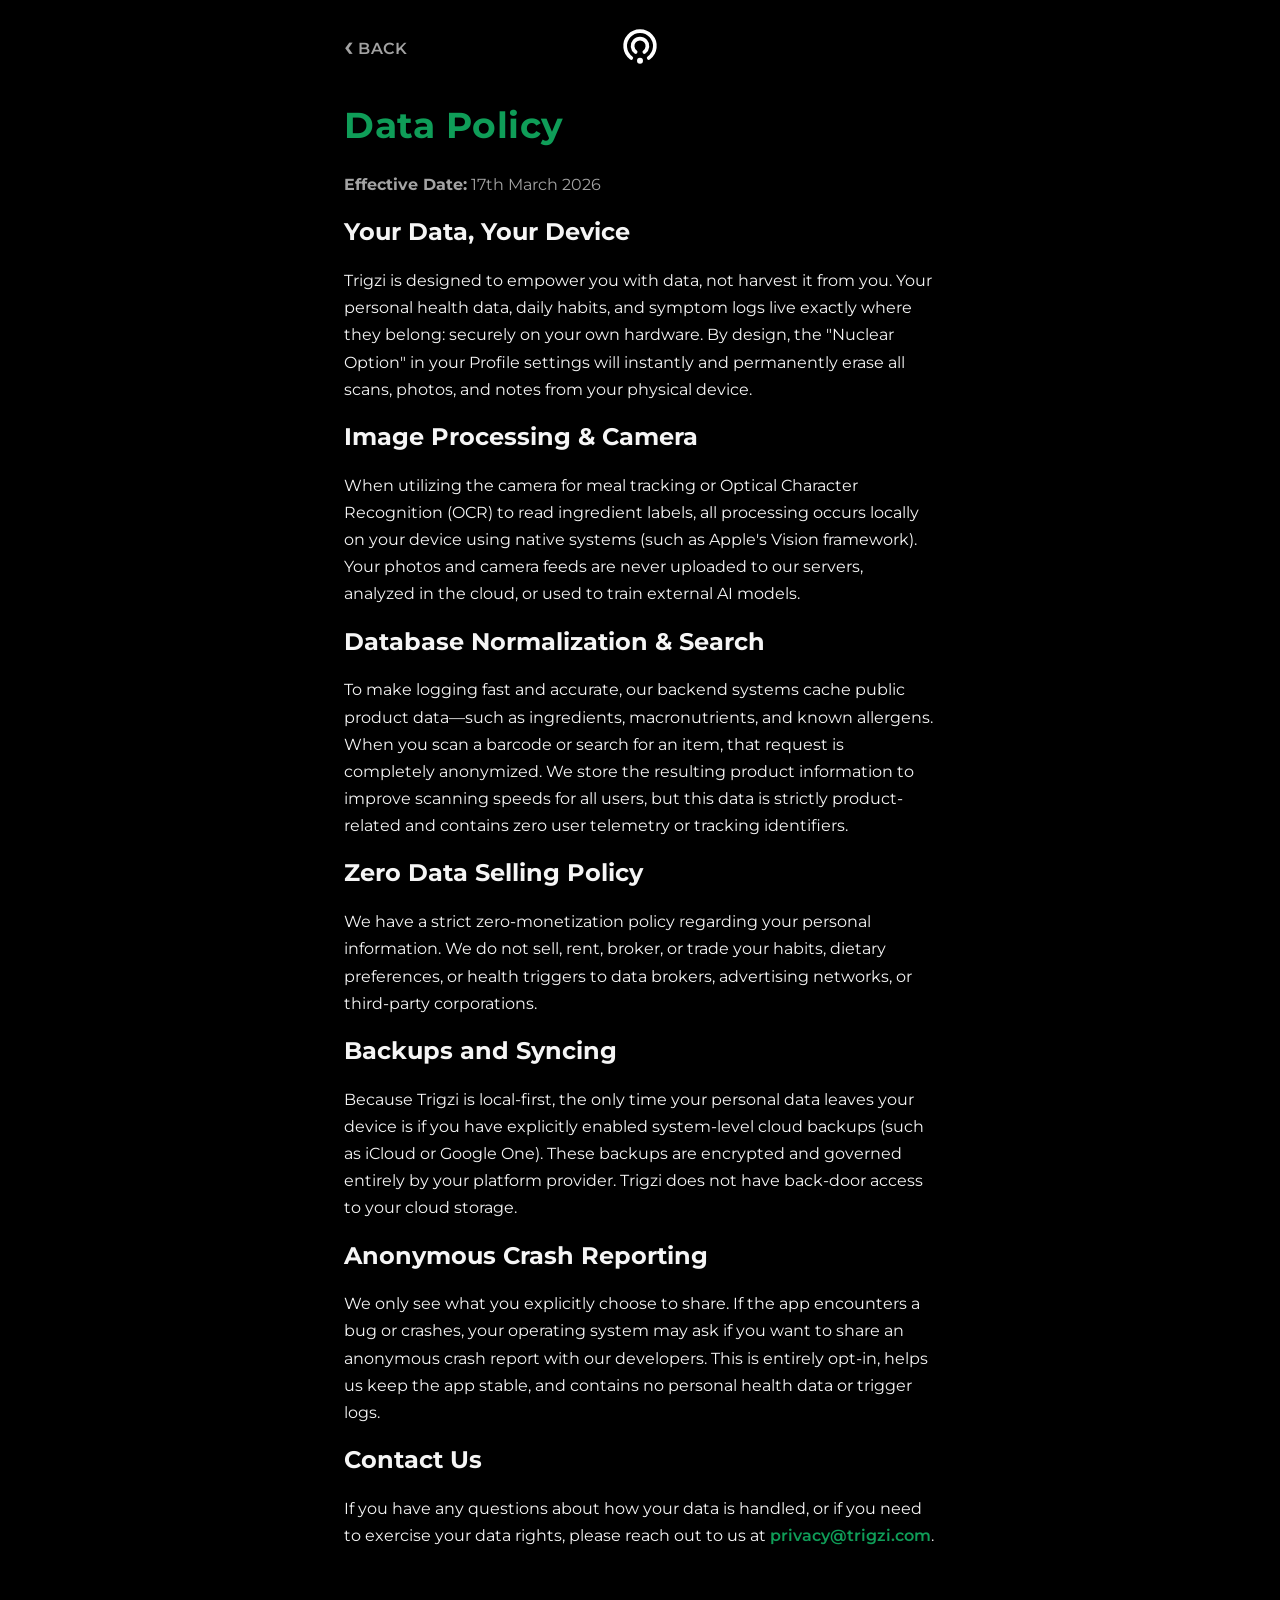
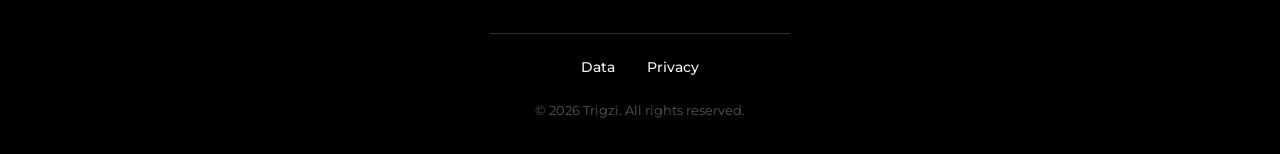
==== html/data.html @ 708df0de "website update" ====
<!DOCTYPE html>
<html lang="en">
<head>
    <meta charset="UTF-8">
    <meta name="viewport" content="width=device-width, initial-scale=1.0">
    <title>Data Policy - Trigzi</title>
    <link rel="preconnect" href="https://fonts.googleapis.com">
    <link rel="preconnect" href="https://fonts.gstatic.com" crossorigin>
    <link href="https://fonts.googleapis.com/css2?family=Montserrat:wght@400;600;700&display=swap" rel="stylesheet">
    <link rel="stylesheet" href="css/trigzi.css">
</head>
<body>
	<header class="top-nav">
        <a href="index.html" class="back-link">
            <span class="chevron">&#8249;</span> Back
        </a>
        <a href="index.html">
            <img src="images/trigzi_icon_white.svg" alt="Trigzi Logo" class="logo">
        </a>
    </header>
    <main>
        <h1 class="page-title">Data Policy</h1>
        <p style="color: var(--text-muted);"><strong>Effective Date:</strong> 17th March 2026</p>

        <h2>Your Data, Your Device</h2>
        <p>Trigzi is designed to empower you with data, not harvest it from you. Your personal health data, daily habits, and symptom logs live exactly where they belong: securely on your own hardware. By design, the "Nuclear Option" in your Profile settings will instantly and permanently erase all scans, photos, and notes from your physical device.</p>

        <h2>Image Processing & Camera</h2>
        <p>When utilizing the camera for meal tracking or Optical Character Recognition (OCR) to read ingredient labels, all processing occurs locally on your device using native systems (such as Apple's Vision framework). Your photos and camera feeds are never uploaded to our servers, analyzed in the cloud, or used to train external AI models.</p>

        <h2>Database Normalization & Search</h2>
        <p>To make logging fast and accurate, our backend systems cache public product data—such as ingredients, macronutrients, and known allergens. When you scan a barcode or search for an item, that request is completely anonymized. We store the resulting product information to improve scanning speeds for all users, but this data is strictly product-related and contains zero user telemetry or tracking identifiers.</p>

        <h2>Zero Data Selling Policy</h2>
        <p>We have a strict zero-monetization policy regarding your personal information. We do not sell, rent, broker, or trade your habits, dietary preferences, or health triggers to data brokers, advertising networks, or third-party corporations.</p>

        <h2>Backups and Syncing</h2>
        <p>Because Trigzi is local-first, the only time your personal data leaves your device is if you have explicitly enabled system-level cloud backups (such as iCloud or Google One). These backups are encrypted and governed entirely by your platform provider. Trigzi does not have back-door access to your cloud storage.</p>

        <h2>Anonymous Crash Reporting</h2>
        <p>We only see what you explicitly choose to share. If the app encounters a bug or crashes, your operating system may ask if you want to share an anonymous crash report with our developers. This is entirely opt-in, helps us keep the app stable, and contains no personal health data or trigger logs.</p>

        <h2>Contact Us</h2>
        <p>If you have any questions about how your data is handled, or if you need to exercise your data rights, please reach out to us at <a href="mailto:privacy@trigzi.com">privacy@trigzi.com</a>.</p>
    </main>

    <footer>
        <hr class="footer-divider">
        <nav>
            <a href="data.html">Data</a>
            <a href="privacy.html">Privacy</a>
        </nav>
        <p class="copyright">&copy; 2026 Trigzi. All rights reserved.</p>
    </footer>

</body>
</html>
---- html/css/trigzi.css ----
:root {
  /* Dark Mode Base Lighting */
  --bg-color: #000000;         
  --panel-bg: #181818;         
  --border-color: #2e2e2e;     
  
  /* Typography */
  --text-main: #f5f5f5;        
  --text-muted: #a3a3a3;       
  
  /* Semantic Material Palette */
  --brand-red: #EA4335;        
  --brand-yellow: #FBBC04;     
  --brand-green: #0F9D58;      
  --brand-blue: #4285F4;       
}

/* =========================================
   RESET & BASE TYPOGRAPHY
   ========================================= */
html, body {
  font-family: 'Montserrat', -apple-system, BlinkMacSystemFont, sans-serif;
  background-color: var(--bg-color);
  color: var(--text-main);
  margin: 0;
  padding: 0;
  display: flex;
  flex-direction: column;
  min-height: 100vh;
  -webkit-font-smoothing: antialiased;
  -moz-osx-font-smoothing: grayscale;
}

main {
  flex: 1;
  width: 100%;
  max-width: 640px; 
  margin: 0 auto;
  padding: 0 1.5rem 2rem;
  box-sizing: border-box;
}

h1, h2, h3 { 
  color: var(--text-main); 
  font-weight: 700;
  line-height: 1.2;
}

p { 
  line-height: 1.7; 
  margin-bottom: 1.25rem; 
  font-size: 1rem;
}

a { 
  color: var(--brand-green); 
  text-decoration: none; 
  font-weight: 600; 
  transition: color 0.2s ease, text-decoration 0.2s ease; 
}

a:hover { 
  color: var(--brand-yellow); 
  text-decoration: none; 
}

/* =========================================
   TOP NAV (Text Pages)
   ========================================= */
.top-nav {
  position: relative;
  display: flex;
  justify-content: center; 
  align-items: center;
  padding: 1.5rem 1.5rem 0;
  max-width: 640px;
  margin: 0 auto;
  width: 100%;
  box-sizing: border-box;
}

.top-nav .back-link {
  position: absolute;
  left: 1.5rem; 
  display: inline-flex;
  align-items: center;
  gap: 0.25rem; /* Tightened so the chevron sits closer to the text */
  color: var(--text-muted);
  font-size: 1rem;
  font-weight: 600;
  text-transform: uppercase;
  letter-spacing: 0.05em;
  transition: color 0.2s ease;
  margin: 0;
}

.top-nav .back-link:hover {
  color: var(--text-main);
}

.chevron {
  font-size: 1.8rem;
  line-height: 0;
  transform: translateY(-2px); /* Optical nudge to match Montserrat baseline */
}

.top-nav .logo {
  width: 44px;
  height: 44px;
}

.page-title {
  color: var(--brand-green);
  font-size: 2.25rem;
  margin: 2rem 0 1.5rem;
  letter-spacing: 0.5px;
}

/* =========================================
   HERO SECTION (Index)
   ========================================= */
.hero {
  text-align: center;
  padding: 4rem 1rem 2rem;
  display: flex;
  flex-direction: column;
  align-items: center;
  gap: 0.5rem;
}

.hero .logo {
  width: 120px;
  height: 120px;
  margin-bottom: 0.5rem;
}

.hero h1.trigzi {
  color: var(--brand-green);
  margin: 0;
  font-size: 2.25rem;
  letter-spacing: 0.5px;
}

.hero h2.tagline {
  margin: 0;
  font-size: 1.1rem;
  font-weight: 400;
  letter-spacing: 0.25px;
  color: var(--text-muted);
}

/* =========================================
   INDEX BENEFITS BOX
   ========================================= */
.benefits-container {
  max-width: 400px;
  margin-left: auto;
  margin-right: auto;
  width: 100%;
}

.benefits-box {
  background: var(--panel-bg);
  padding: 2.5rem;
  border-radius: 16px;
  border: 1px solid var(--border-color);
  box-shadow: 0 16px 40px rgba(0, 0, 0, 0.8), inset 0 1px 0 rgba(255, 255, 255, 0.05);
  margin-bottom: 2.5rem;
}

.ticks {
  list-style: none;
  padding: 0;
  margin: 0;
  display: flex;
  flex-direction: column;
  gap: 1.25rem;
}

.ticks li {
  padding-left: 2.5rem;
  position: relative;
  font-weight: 600;
  font-size: 1.15rem;
  line-height: 1.4;
  color: var(--text-main);
}

.ticks li::before {
  content: '✓';
  position: absolute;
  left: 0;
  top: -2px;
  font-size: 1.2rem;
  font-weight: 800;
}

.ticks li:nth-child(1)::before { color: var(--brand-red); }
.ticks li:nth-child(2)::before { color: var(--brand-yellow); }
.ticks li:nth-child(3)::before { color: var(--brand-green); }

/* =========================================
   APP STORE BADGES
   ========================================= */
.store-links {
  margin-top: 40px;
  display: flex;
  justify-content: center;
  gap: 1.5rem;
  flex-wrap: wrap;
}

.store-badge {
  height: 48px;
  transition: transform 0.2s cubic-bezier(0.34, 1.56, 0.64, 1), opacity 0.2s ease;
  opacity: 0.85;
}

.store-badge:hover {
  transform: translateY(-3px);
  opacity: 1;
}

/* =========================================
   FOOTER
   ========================================= */
footer {
  text-align: center;
  padding: 2rem 0;
  margin-top: auto;
  width: 100%;
}

.footer-divider {
  border: 0;
  height: 1px;
  background: var(--border-color);
  margin: 0 auto 1.5rem;
  max-width: 300px;
}

footer nav {
  display: flex;
  justify-content: center;
  gap: 2rem;
  margin-bottom: 1.5rem;
}

footer nav a {
  color: var(--text-main);
  font-size: 0.9rem;
  font-weight: 500;
}

footer nav a:hover {
  color: var(--brand-yellow);
}

.copyright {
  font-size: 0.8rem;
  color: #555555;
  margin: 0;
}
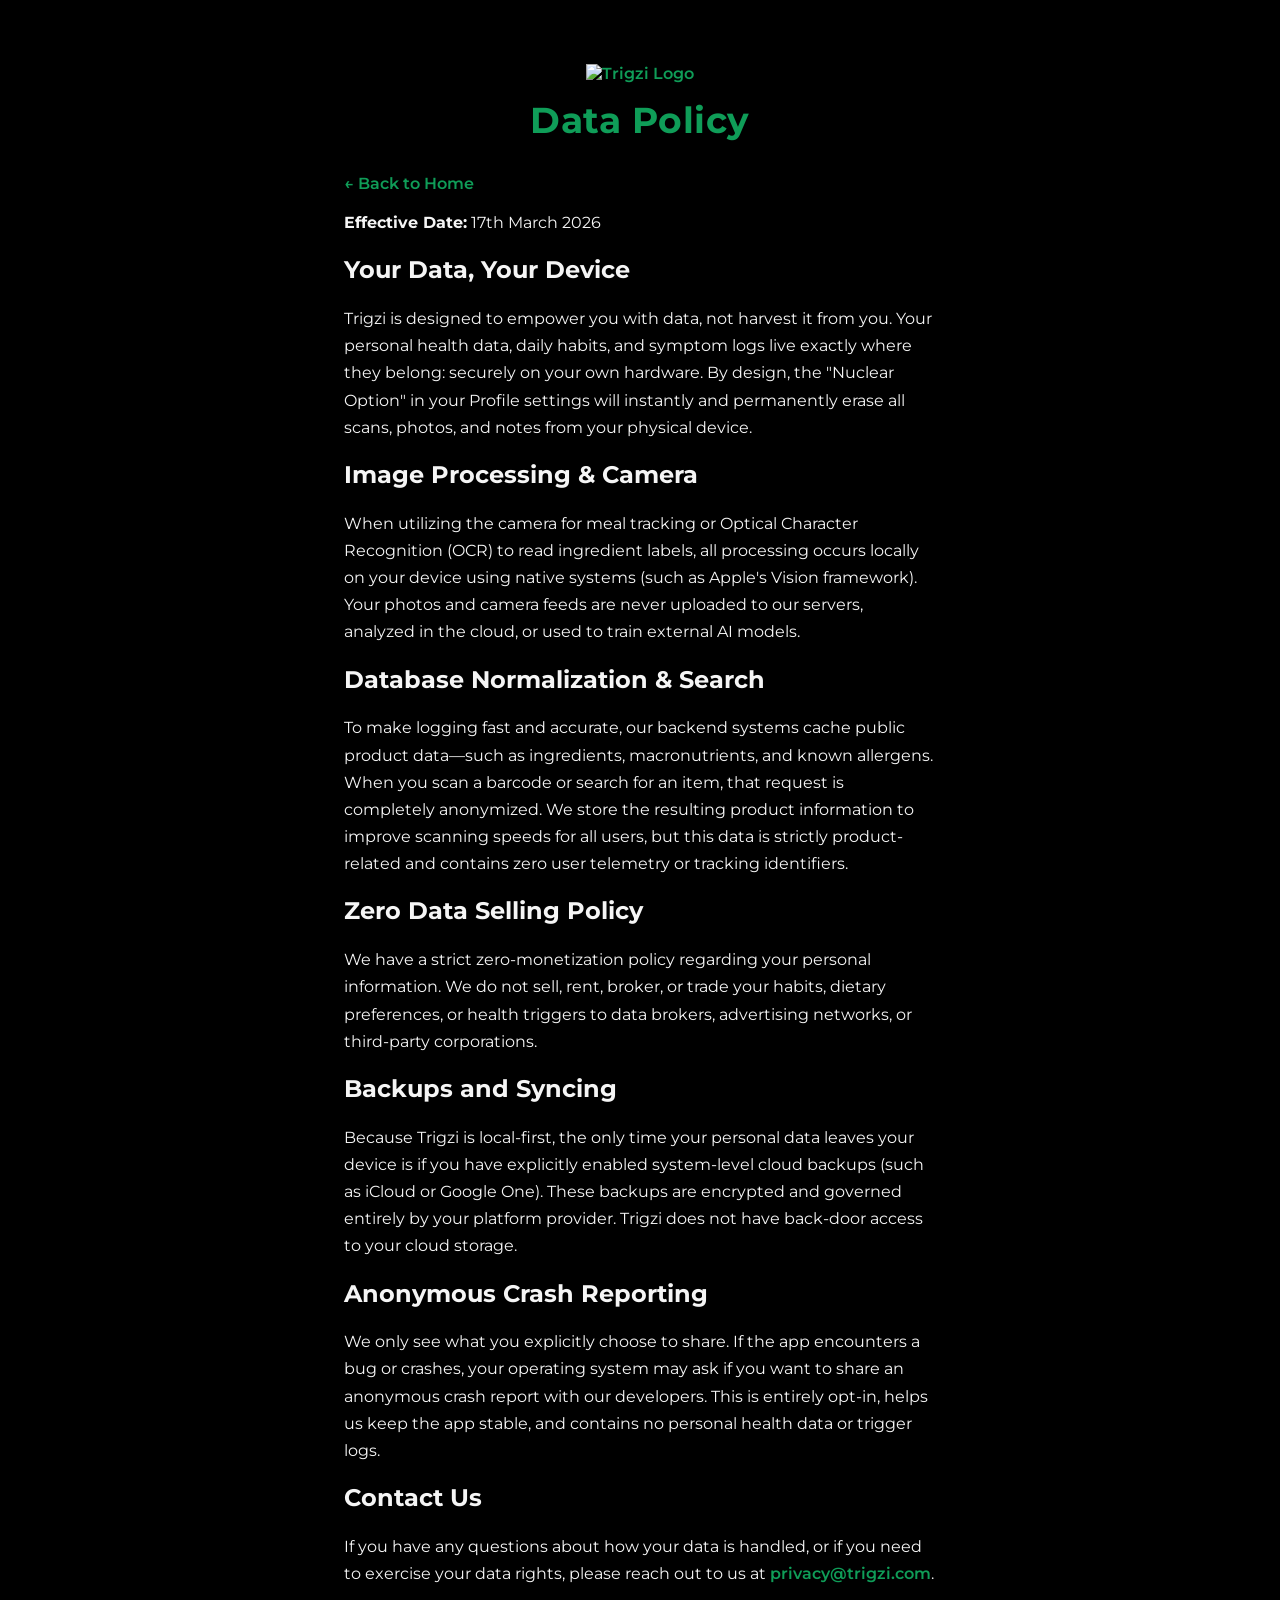
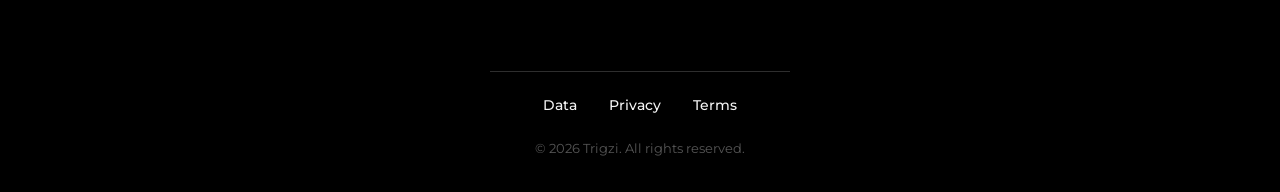
==== commit 1522789f: "t&c" ====
--- a/html/data.html
+++ b/html/data.html
@@ -4,44 +4,47 @@
     <meta charset="UTF-8">
     <meta name="viewport" content="width=device-width, initial-scale=1.0">
     <title>Data Policy - Trigzi</title>
-    <link rel="preconnect" href="https://fonts.googleapis.com">
-    <link rel="preconnect" href="https://fonts.gstatic.com" crossorigin>
-    <link href="https://fonts.googleapis.com/css2?family=Montserrat:wght@400;600;700&display=swap" rel="stylesheet">
+    
+    <link href="https://fonts.googleapis.com/css2?family=Montserrat:wght@400;700&display=swap" rel="stylesheet">
     <link rel="stylesheet" href="css/trigzi.css">
 </head>
 <body>
-	<header class="top-nav">
-        <a href="index.html" class="back-link">
-            <span class="chevron">&#8249;</span> Back
+
+    <header class="hero">
+        <a href="index.html">
+            <img src="images/trigzi_icon.svg" alt="Trigzi Logo" class="logo">
         </a>
-        <a href="index.html">
-            <img src="images/trigzi_icon_white.svg" alt="Trigzi Logo" class="logo">
-        </a>
+        <h1 class="trigzi">Data Policy</h1>
     </header>
+
     <main>
-        <h1 class="page-title">Data Policy</h1>
-        <p style="color: var(--text-muted);"><strong>Effective Date:</strong> 17th March 2026</p>
+        <section class="content-container">
+            <div class="content-box">
+                <a href="index.html" class="back-link">&larr; Back to Home</a>
+<p><strong>Effective Date:</strong> 17th March 2026</p>
 
-        <h2>Your Data, Your Device</h2>
-        <p>Trigzi is designed to empower you with data, not harvest it from you. Your personal health data, daily habits, and symptom logs live exactly where they belong: securely on your own hardware. By design, the "Nuclear Option" in your Profile settings will instantly and permanently erase all scans, photos, and notes from your physical device.</p>
+<h2>Your Data, Your Device</h2>
+<p>Trigzi is designed to empower you with data, not harvest it from you. Your personal health data, daily habits, and symptom logs live exactly where they belong: securely on your own hardware. By design, the "Nuclear Option" in your Profile settings will instantly and permanently erase all scans, photos, and notes from your physical device.</p>
 
-        <h2>Image Processing & Camera</h2>
-        <p>When utilizing the camera for meal tracking or Optical Character Recognition (OCR) to read ingredient labels, all processing occurs locally on your device using native systems (such as Apple's Vision framework). Your photos and camera feeds are never uploaded to our servers, analyzed in the cloud, or used to train external AI models.</p>
+<h2>Image Processing & Camera</h2>
+<p>When utilizing the camera for meal tracking or Optical Character Recognition (OCR) to read ingredient labels, all processing occurs locally on your device using native systems (such as Apple's Vision framework). Your photos and camera feeds are never uploaded to our servers, analyzed in the cloud, or used to train external AI models.</p>
 
-        <h2>Database Normalization & Search</h2>
-        <p>To make logging fast and accurate, our backend systems cache public product data—such as ingredients, macronutrients, and known allergens. When you scan a barcode or search for an item, that request is completely anonymized. We store the resulting product information to improve scanning speeds for all users, but this data is strictly product-related and contains zero user telemetry or tracking identifiers.</p>
+<h2>Database Normalization & Search</h2>
+<p>To make logging fast and accurate, our backend systems cache public product data—such as ingredients, macronutrients, and known allergens. When you scan a barcode or search for an item, that request is completely anonymized. We store the resulting product information to improve scanning speeds for all users, but this data is strictly product-related and contains zero user telemetry or tracking identifiers.</p>
 
-        <h2>Zero Data Selling Policy</h2>
-        <p>We have a strict zero-monetization policy regarding your personal information. We do not sell, rent, broker, or trade your habits, dietary preferences, or health triggers to data brokers, advertising networks, or third-party corporations.</p>
+<h2>Zero Data Selling Policy</h2>
+<p>We have a strict zero-monetization policy regarding your personal information. We do not sell, rent, broker, or trade your habits, dietary preferences, or health triggers to data brokers, advertising networks, or third-party corporations.</p>
 
-        <h2>Backups and Syncing</h2>
-        <p>Because Trigzi is local-first, the only time your personal data leaves your device is if you have explicitly enabled system-level cloud backups (such as iCloud or Google One). These backups are encrypted and governed entirely by your platform provider. Trigzi does not have back-door access to your cloud storage.</p>
+<h2>Backups and Syncing</h2>
+<p>Because Trigzi is local-first, the only time your personal data leaves your device is if you have explicitly enabled system-level cloud backups (such as iCloud or Google One). These backups are encrypted and governed entirely by your platform provider. Trigzi does not have back-door access to your cloud storage.</p>
 
-        <h2>Anonymous Crash Reporting</h2>
-        <p>We only see what you explicitly choose to share. If the app encounters a bug or crashes, your operating system may ask if you want to share an anonymous crash report with our developers. This is entirely opt-in, helps us keep the app stable, and contains no personal health data or trigger logs.</p>
+<h2>Anonymous Crash Reporting</h2>
+<p>We only see what you explicitly choose to share. If the app encounters a bug or crashes, your operating system may ask if you want to share an anonymous crash report with our developers. This is entirely opt-in, helps us keep the app stable, and contains no personal health data or trigger logs.</p>
 
-        <h2>Contact Us</h2>
-        <p>If you have any questions about how your data is handled, or if you need to exercise your data rights, please reach out to us at <a href="mailto:privacy@trigzi.com">privacy@trigzi.com</a>.</p>
+<h2>Contact Us</h2>
+<p>If you have any questions about how your data is handled, or if you need to exercise your data rights, please reach out to us at <a href="mailto:privacy@trigzi.com">privacy@trigzi.com</a>.</p>
+            </div>
+        </section>
     </main>
 
     <footer>
@@ -49,6 +52,7 @@
         <nav>
             <a href="data.html">Data</a>
             <a href="privacy.html">Privacy</a>
+            <a href="terms_and_conditions.html">Terms</a>
         </nav>
         <p class="copyright">&copy; 2026 Trigzi. All rights reserved.</p>
     </footer>
--- a/html/css/trigzi.css
+++ b/html/css/trigzi.css
@@ -178,10 +178,10 @@
 }
 
 .ticks li {
-  padding-left: 2.5rem;
+  padding-left: 2rem;
   position: relative;
   font-weight: 600;
-  font-size: 1.15rem;
+  font-size: 1.1rem;
   line-height: 1.4;
   color: var(--text-main);
 }
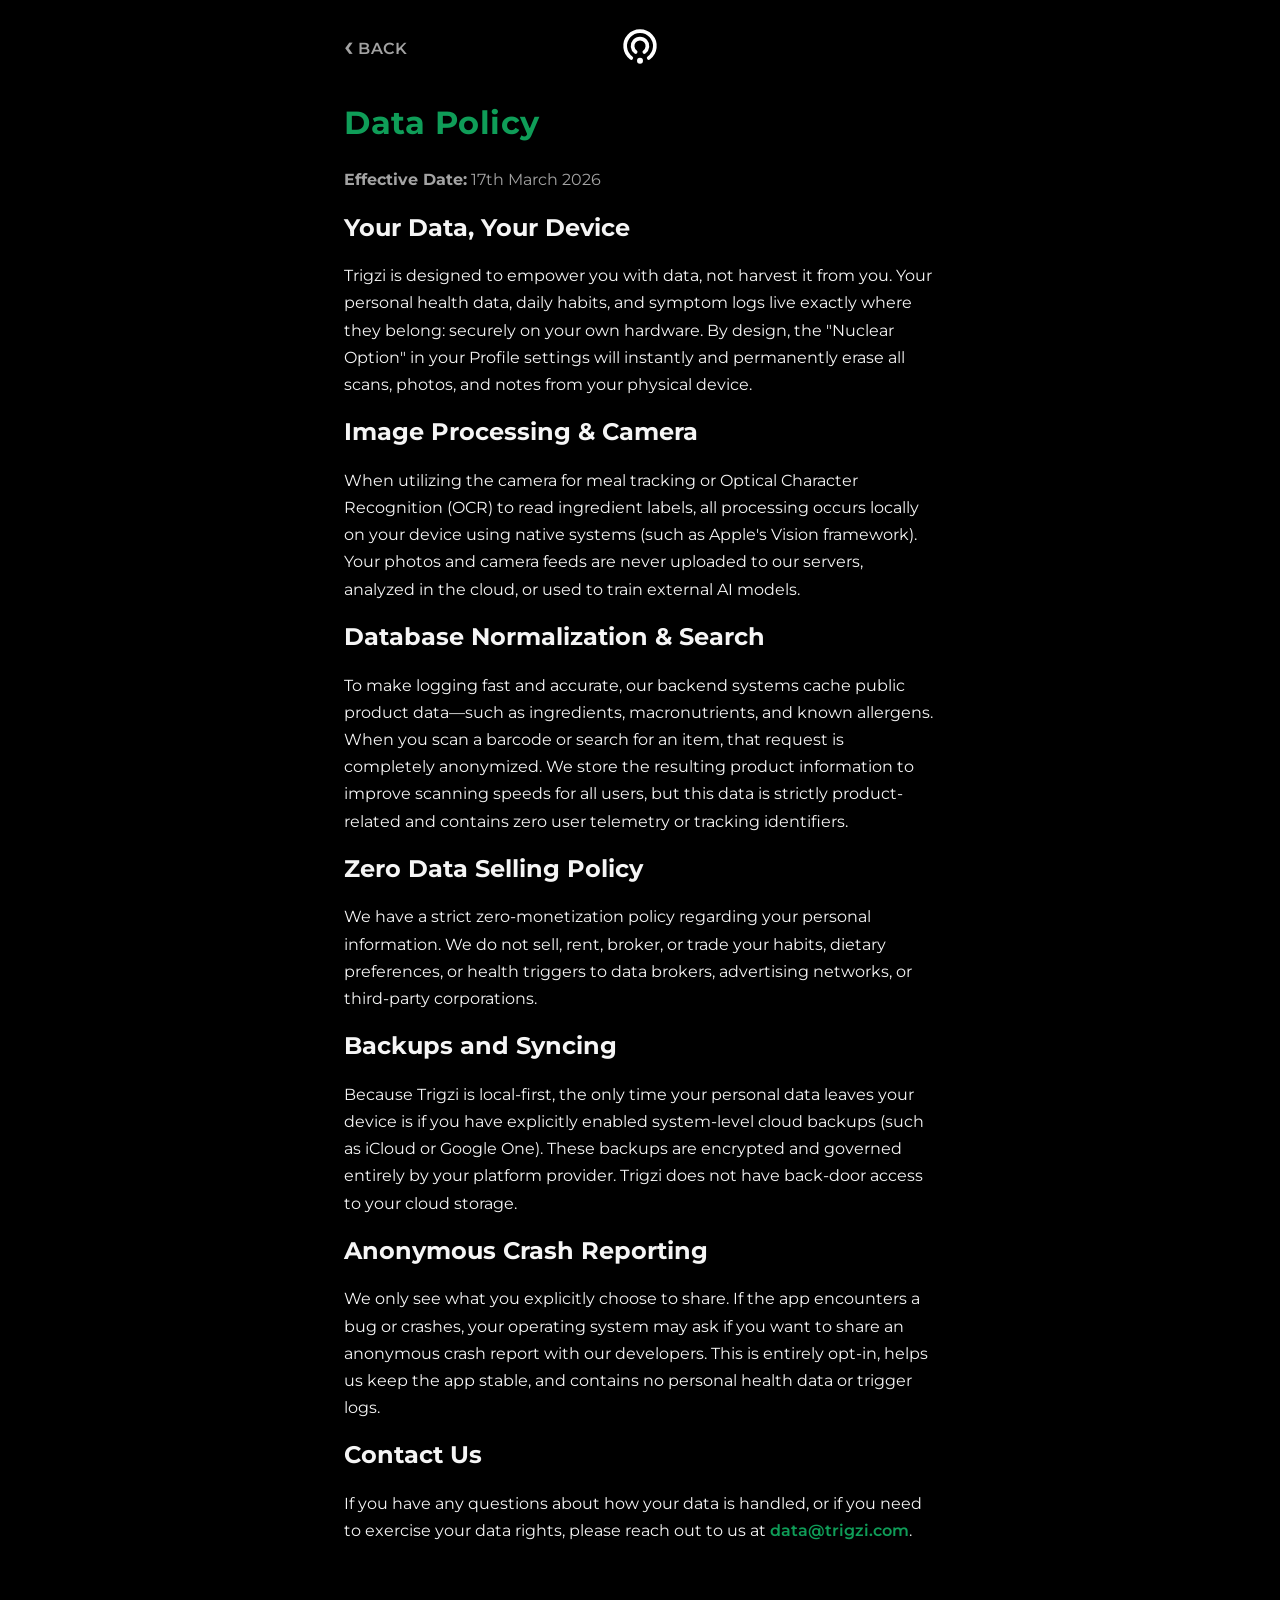
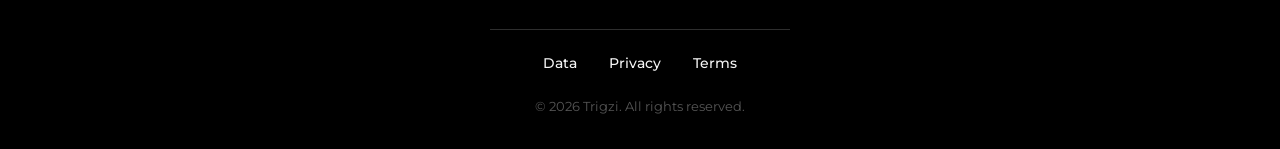
==== commit 66346f80: "merge" ====
--- a/html/data.html
+++ b/html/data.html
@@ -4,47 +4,44 @@
     <meta charset="UTF-8">
     <meta name="viewport" content="width=device-width, initial-scale=1.0">
     <title>Data Policy - Trigzi</title>
-    
-    <link href="https://fonts.googleapis.com/css2?family=Montserrat:wght@400;700&display=swap" rel="stylesheet">
+    <link rel="preconnect" href="https://fonts.googleapis.com">
+    <link rel="preconnect" href="https://fonts.gstatic.com" crossorigin>
+    <link href="https://fonts.googleapis.com/css2?family=Montserrat:wght@400;600;700&display=swap" rel="stylesheet">
     <link rel="stylesheet" href="css/trigzi.css">
 </head>
 <body>
+	<header class="top-nav">
+        <a href="index.html" class="back-link">
+            <span class="chevron">&#8249;</span> Back
+        </a>
+        <a href="index.html">
+            <img src="images/trigzi_icon_white.svg" alt="Trigzi Logo" class="logo">
+        </a>
+    </header>
+    <main>
+        <h1 class="page-title">Data Policy</h1>
+        <p style="color: var(--text-muted);"><strong>Effective Date:</strong> 17th March 2026</p>
 
-    <header class="hero">
-        <a href="index.html">
-            <img src="images/trigzi_icon.svg" alt="Trigzi Logo" class="logo">
-        </a>
-        <h1 class="trigzi">Data Policy</h1>
-    </header>
+        <h2>Your Data, Your Device</h2>
+        <p>Trigzi is designed to empower you with data, not harvest it from you. Your personal health data, daily habits, and symptom logs live exactly where they belong: securely on your own hardware. By design, the "Nuclear Option" in your Profile settings will instantly and permanently erase all scans, photos, and notes from your physical device.</p>
 
-    <main>
-        <section class="content-container">
-            <div class="content-box">
-                <a href="index.html" class="back-link">&larr; Back to Home</a>
-<p><strong>Effective Date:</strong> 17th March 2026</p>
+        <h2>Image Processing & Camera</h2>
+        <p>When utilizing the camera for meal tracking or Optical Character Recognition (OCR) to read ingredient labels, all processing occurs locally on your device using native systems (such as Apple's Vision framework). Your photos and camera feeds are never uploaded to our servers, analyzed in the cloud, or used to train external AI models.</p>
 
-<h2>Your Data, Your Device</h2>
-<p>Trigzi is designed to empower you with data, not harvest it from you. Your personal health data, daily habits, and symptom logs live exactly where they belong: securely on your own hardware. By design, the "Nuclear Option" in your Profile settings will instantly and permanently erase all scans, photos, and notes from your physical device.</p>
+        <h2>Database Normalization & Search</h2>
+        <p>To make logging fast and accurate, our backend systems cache public product data—such as ingredients, macronutrients, and known allergens. When you scan a barcode or search for an item, that request is completely anonymized. We store the resulting product information to improve scanning speeds for all users, but this data is strictly product-related and contains zero user telemetry or tracking identifiers.</p>
 
-<h2>Image Processing & Camera</h2>
-<p>When utilizing the camera for meal tracking or Optical Character Recognition (OCR) to read ingredient labels, all processing occurs locally on your device using native systems (such as Apple's Vision framework). Your photos and camera feeds are never uploaded to our servers, analyzed in the cloud, or used to train external AI models.</p>
+        <h2>Zero Data Selling Policy</h2>
+        <p>We have a strict zero-monetization policy regarding your personal information. We do not sell, rent, broker, or trade your habits, dietary preferences, or health triggers to data brokers, advertising networks, or third-party corporations.</p>
 
-<h2>Database Normalization & Search</h2>
-<p>To make logging fast and accurate, our backend systems cache public product data—such as ingredients, macronutrients, and known allergens. When you scan a barcode or search for an item, that request is completely anonymized. We store the resulting product information to improve scanning speeds for all users, but this data is strictly product-related and contains zero user telemetry or tracking identifiers.</p>
+        <h2>Backups and Syncing</h2>
+        <p>Because Trigzi is local-first, the only time your personal data leaves your device is if you have explicitly enabled system-level cloud backups (such as iCloud or Google One). These backups are encrypted and governed entirely by your platform provider. Trigzi does not have back-door access to your cloud storage.</p>
 
-<h2>Zero Data Selling Policy</h2>
-<p>We have a strict zero-monetization policy regarding your personal information. We do not sell, rent, broker, or trade your habits, dietary preferences, or health triggers to data brokers, advertising networks, or third-party corporations.</p>
+        <h2>Anonymous Crash Reporting</h2>
+        <p>We only see what you explicitly choose to share. If the app encounters a bug or crashes, your operating system may ask if you want to share an anonymous crash report with our developers. This is entirely opt-in, helps us keep the app stable, and contains no personal health data or trigger logs.</p>
 
-<h2>Backups and Syncing</h2>
-<p>Because Trigzi is local-first, the only time your personal data leaves your device is if you have explicitly enabled system-level cloud backups (such as iCloud or Google One). These backups are encrypted and governed entirely by your platform provider. Trigzi does not have back-door access to your cloud storage.</p>
-
-<h2>Anonymous Crash Reporting</h2>
-<p>We only see what you explicitly choose to share. If the app encounters a bug or crashes, your operating system may ask if you want to share an anonymous crash report with our developers. This is entirely opt-in, helps us keep the app stable, and contains no personal health data or trigger logs.</p>
-
-<h2>Contact Us</h2>
-<p>If you have any questions about how your data is handled, or if you need to exercise your data rights, please reach out to us at <a href="mailto:privacy@trigzi.com">privacy@trigzi.com</a>.</p>
-            </div>
-        </section>
+        <h2>Contact Us</h2>
+        <p>If you have any questions about how your data is handled, or if you need to exercise your data rights, please reach out to us at <a href="mailto:data@trigzi.com">data@trigzi.com</a>.</p>
     </main>
 
     <footer>
--- a/html/css/trigzi.css
+++ b/html/css/trigzi.css
@@ -111,7 +111,7 @@
 
 .page-title {
   color: var(--brand-green);
-  font-size: 2.25rem;
+  font-size: 2rem;
   margin: 2rem 0 1.5rem;
   letter-spacing: 0.5px;
 }
